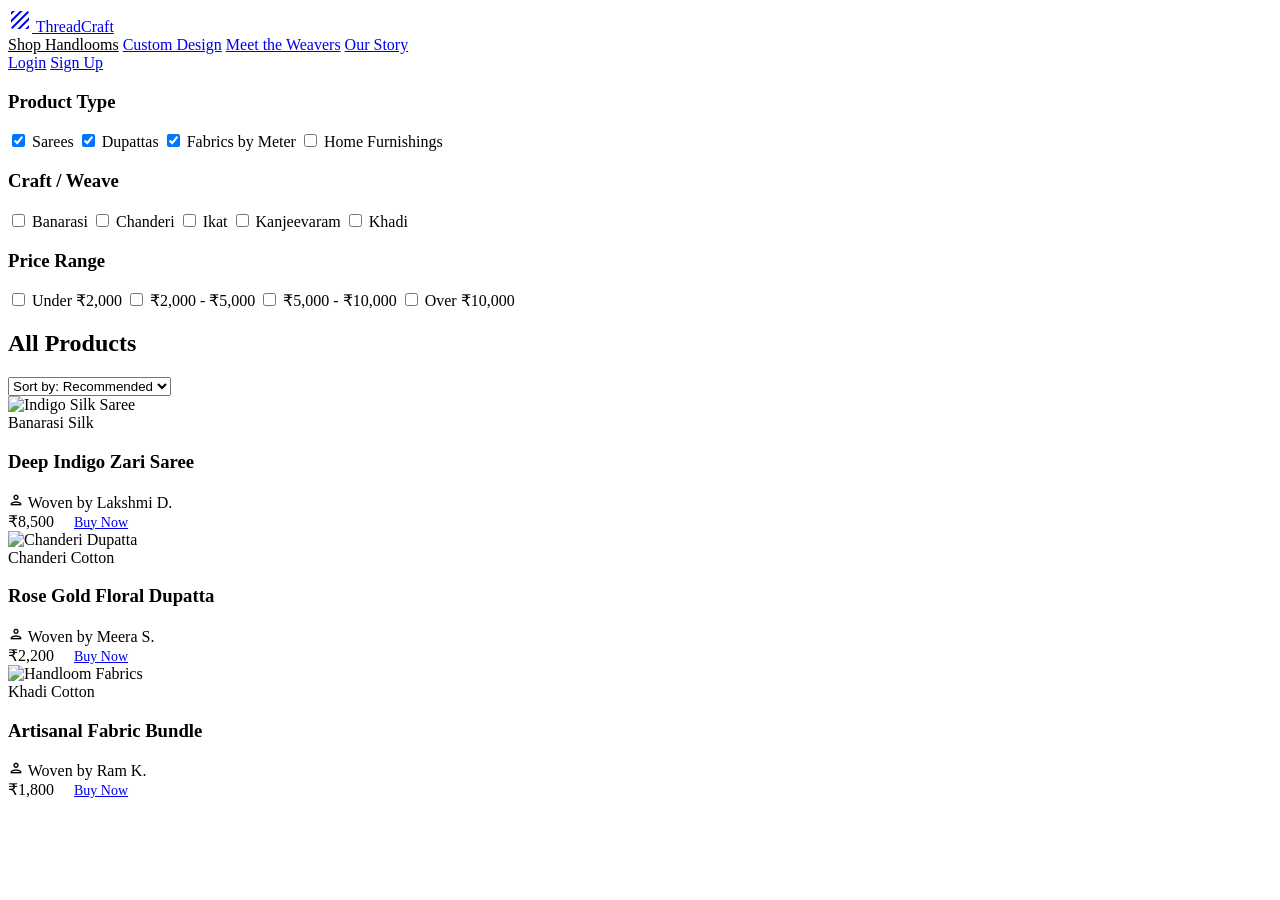
==== catalog.html @ c77b1a04 "Upload catalog.html via API" ====
<!DOCTYPE html>
<html lang="en">
<head>
    <meta charset="UTF-8">
    <meta name="viewport" content="width=device-width, initial-scale=1.0">
    <title>Shop Handlooms | ThreadCraft</title>
    <link rel="stylesheet" href="css/style.css">
    <link rel="stylesheet" href="css/catalog.css">
    <link href="https://fonts.googleapis.com/icon?family=Material+Icons+Outlined" rel="stylesheet">
</head>
<body>
    
    <header>
        <div class="container navbar">
            <a href="index.html" class="logo">
                <span class="material-icons-outlined">texture</span> ThreadCraft
            </a>
            <nav class="nav-links">
                <a href="catalog.html" style="color: var(--primary);">Shop Handlooms</a>
                <a href="#">Custom Design</a>
                <a href="weavers.html">Meet the Weavers</a>
                <a href="#">Our Story</a>
            </nav>
            <div class="nav-actions">
                <a href="login.html" class="btn btn-outline">Login</a>
                <a href="register.html" class="btn btn-primary">Sign Up</a>
            </div>
        </div>
    </header>

    <div class="container catalog-layout">
        
        <!-- Sidebar Filters -->
        <aside class="filters-sidebar">
            <div class="filter-group">
                <h3 class="filter-title">Product Type</h3>
                <div class="filter-options">
                    <label><input type="checkbox" checked> Sarees</label>
                    <label><input type="checkbox" checked> Dupattas</label>
                    <label><input type="checkbox" checked> Fabrics by Meter</label>
                    <label><input type="checkbox"> Home Furnishings</label>
                </div>
            </div>

            <div class="filter-group">
                <h3 class="filter-title">Craft / Weave</h3>
                <div class="filter-options">
                    <label><input type="checkbox"> Banarasi</label>
                    <label><input type="checkbox"> Chanderi</label>
                    <label><input type="checkbox"> Ikat</label>
                    <label><input type="checkbox"> Kanjeevaram</label>
                    <label><input type="checkbox"> Khadi</label>
                </div>
            </div>

            <div class="filter-group">
                <h3 class="filter-title">Price Range</h3>
                <div class="filter-options">
                    <label><input type="checkbox"> Under ₹2,000</label>
                    <label><input type="checkbox"> ₹2,000 - ₹5,000</label>
                    <label><input type="checkbox"> ₹5,000 - ₹10,000</label>
                    <label><input type="checkbox"> Over ₹10,000</label>
                </div>
            </div>
        </aside>

        <!-- Product Grid -->
        <main>
            <div class="catalog-header">
                <h2>All Products</h2>
                <div>
                    <select>
                        <option>Sort by: Recommended</option>
                        <option>Price: Low to High</option>
                        <option>Price: High to Low</option>
                        <option>Newest Arrivals</option>
                    </select>
                </div>
            </div>

            <div class="product-grid" style="grid-template-columns: repeat(2, 1fr);">
                <!-- Product 1 -->
                <div class="product-card">
                    <img src="images/product-saree.png" alt="Indigo Silk Saree" class="product-image">
                    <div class="product-info">
                        <div class="product-category">Banarasi Silk</div>
                        <h3 class="product-title">Deep Indigo Zari Saree</h3>
                        <div class="product-weaver">
                            <span class="material-icons-outlined" style="font-size: 16px;">person</span>
                            Woven by Lakshmi D.
                        </div>
                        <div class="product-price">
                            <span class="price">₹8,500</span>
                            <a href="checkout.html" class="btn btn-primary" style="padding: 8px 16px; font-size: 0.875rem;">Buy Now</a>
                        </div>
                    </div>
                </div>

                <!-- Product 2 -->
                <div class="product-card">
                    <img src="images/product-dupatta.png" alt="Chanderi Dupatta" class="product-image">
                    <div class="product-info">
                        <div class="product-category">Chanderi Cotton</div>
                        <h3 class="product-title">Rose Gold Floral Dupatta</h3>
                        <div class="product-weaver">
                            <span class="material-icons-outlined" style="font-size: 16px;">person</span>
                            Woven by Meera S.
                        </div>
                        <div class="product-price">
                            <span class="price">₹2,200</span>
                            <a href="#" class="btn btn-primary" style="padding: 8px 16px; font-size: 0.875rem;">Buy Now</a>
                        </div>
                    </div>
                </div>

                <!-- Product 3 -->
                <div class="product-card">
                    <img src="images/product-fabric.png" alt="Handloom Fabrics" class="product-image">
                    <div class="product-info">
                        <div class="product-category">Khadi Cotton</div>
                        <h3 class="product-title">Artisanal Fabric Bundle</h3>
                        <div class="product-weaver">
                            <span class="material-icons-outlined" style="font-size: 16px;">person</span>
                            Woven by Ram K.
                        </div>
                        <div class="product-price">
                            <span class="price">₹1,800</span>
                            <a href="#" class="btn btn-primary" style="padding: 8px 16px; font-size: 0.875rem;">Buy Now</a>
                        </div>
                    </div>
                </div>
            </div>
        </main>
    </div>

</body>
</html>
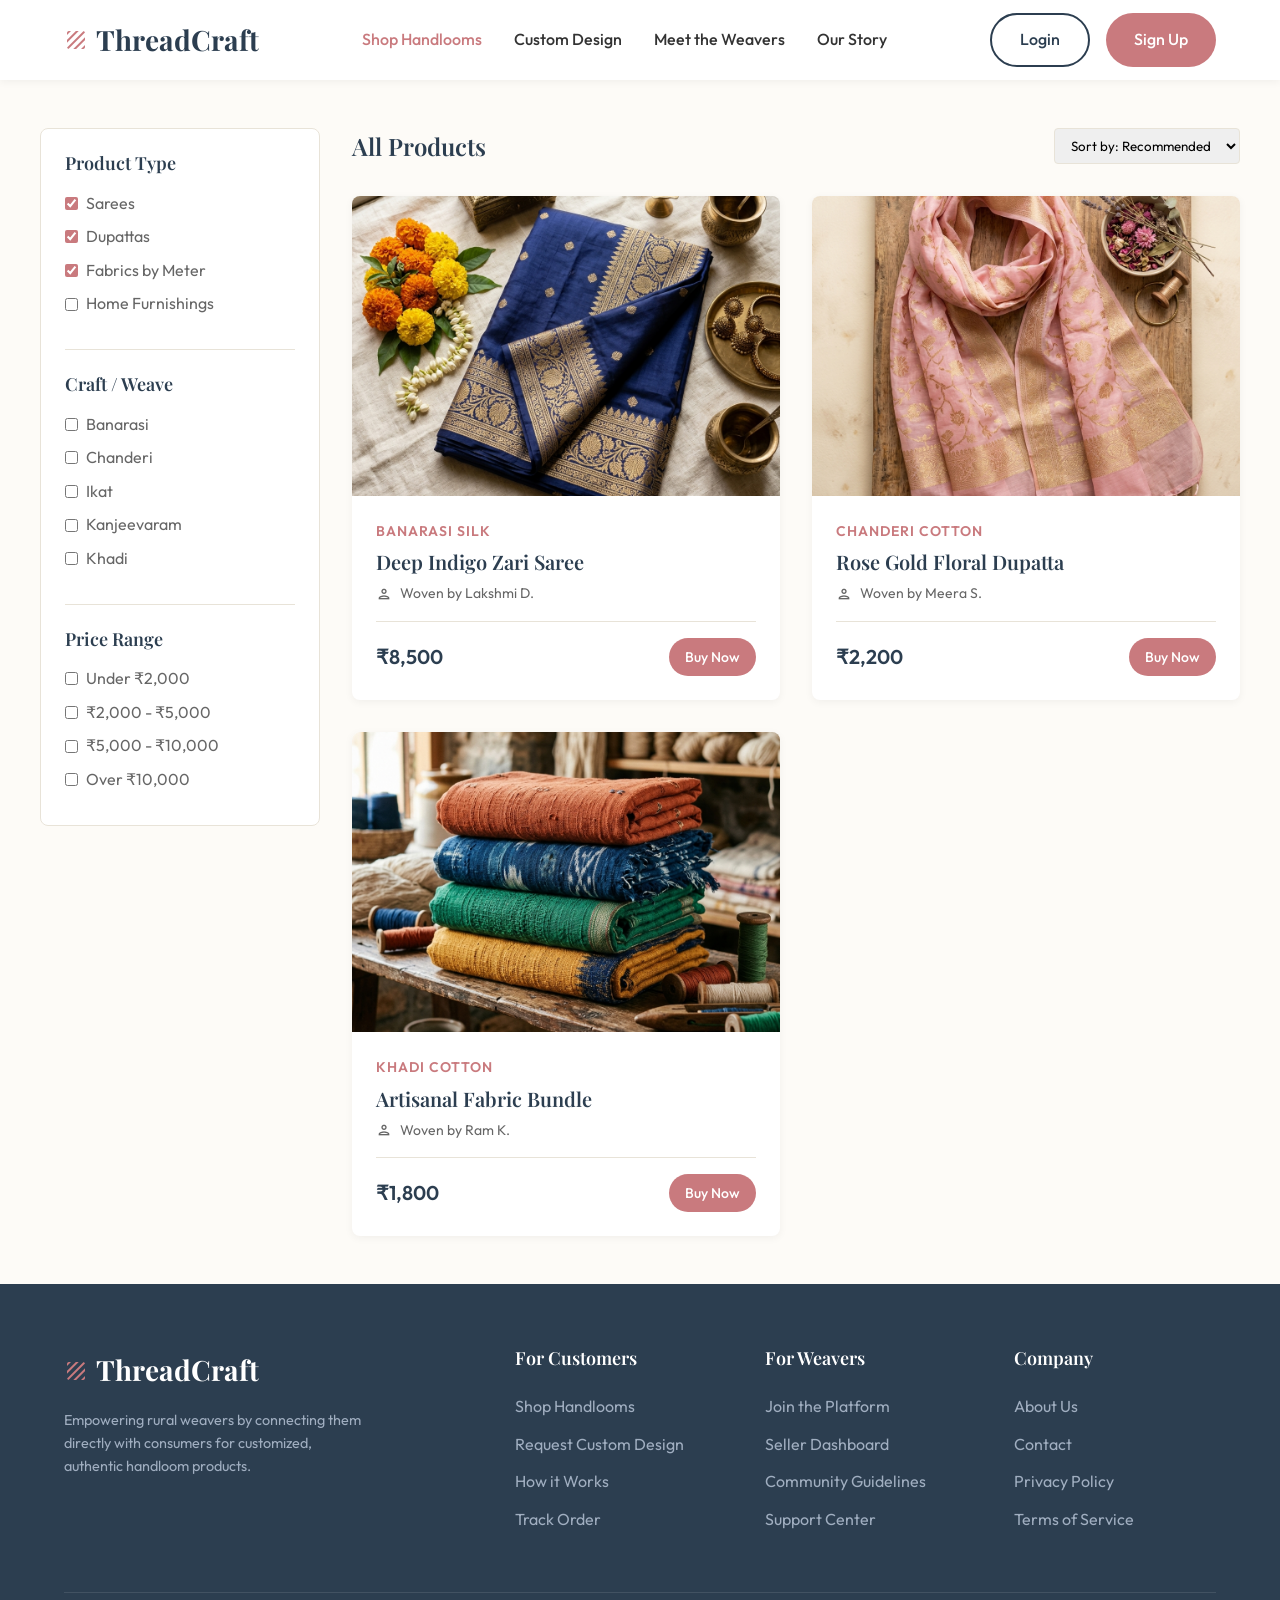
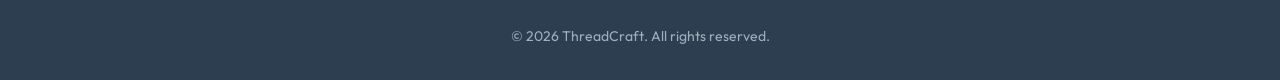
==== commit 7592c61e: "Update catalog.html" ====
--- a/catalog.html
+++ b/catalog.html
@@ -17,9 +17,9 @@
             </a>
             <nav class="nav-links">
                 <a href="catalog.html" style="color: var(--primary);">Shop Handlooms</a>
-                <a href="#">Custom Design</a>
+                <a href="custom-design.html">Custom Design</a>
                 <a href="weavers.html">Meet the Weavers</a>
-                <a href="#">Our Story</a>
+                <a href="our-story.html">Our Story</a>
             </nav>
             <div class="nav-actions">
                 <a href="login.html" class="btn btn-outline">Login</a>
@@ -108,7 +108,7 @@
                         </div>
                         <div class="product-price">
                             <span class="price">₹2,200</span>
-                            <a href="#" class="btn btn-primary" style="padding: 8px 16px; font-size: 0.875rem;">Buy Now</a>
+                            <a href="checkout.html" class="btn btn-primary" style="padding: 8px 16px; font-size: 0.875rem;">Buy Now</a>
                         </div>
                     </div>
                 </div>
@@ -125,7 +125,7 @@
                         </div>
                         <div class="product-price">
                             <span class="price">₹1,800</span>
-                            <a href="#" class="btn btn-primary" style="padding: 8px 16px; font-size: 0.875rem;">Buy Now</a>
+                            <a href="checkout.html" class="btn btn-primary" style="padding: 8px 16px; font-size: 0.875rem;">Buy Now</a>
                         </div>
                     </div>
                 </div>
@@ -133,5 +133,50 @@
         </main>
     </div>
 
+    <!-- Footer -->
+    <footer>
+        <div class="container">
+            <div class="footer-grid">
+                <div class="footer-brand">
+                    <a href="index.html" class="logo">
+                        <span class="material-icons-outlined">texture</span> ThreadCraft
+                    </a>
+                    <p>Empowering rural weavers by connecting them directly with consumers for customized, authentic handloom products.</p>
+                </div>
+                <div>
+                    <h4 class="footer-title">For Customers</h4>
+                    <ul class="footer-links">
+                        <li><a href="catalog.html">Shop Handlooms</a></li>
+                        <li><a href="custom-design.html">Request Custom Design</a></li>
+                        <li><a href="our-story.html">How it Works</a></li>
+                        <li><a href="order-tracking.html">Track Order</a></li>
+                    </ul>
+                </div>
+                <div>
+                    <h4 class="footer-title">For Weavers</h4>
+                    <ul class="footer-links">
+                        <li><a href="register.html">Join the Platform</a></li>
+                        <li><a href="dashboard-weaver.html">Seller Dashboard</a></li>
+                        <li><a href="our-story.html">Community Guidelines</a></li>
+                        <li><a href="our-story.html">Support Center</a></li>
+                    </ul>
+                </div>
+                <div>
+                    <h4 class="footer-title">Company</h4>
+                    <ul class="footer-links">
+                        <li><a href="our-story.html">About Us</a></li>
+                        <li><a href="our-story.html">Contact</a></li>
+                        <li><a href="our-story.html">Privacy Policy</a></li>
+                        <li><a href="our-story.html">Terms of Service</a></li>
+                    </ul>
+                </div>
+            </div>
+            <div class="footer-bottom">
+                <p>&copy; 2026 ThreadCraft. All rights reserved.</p>
+            </div>
+        </div>
+    </footer>
+    <script src="js/main.js"></script>
+
 </body>
 </html>
--- a/css/style.css
+++ b/css/style.css
@@ -0,0 +1,444 @@
+/* css/style.css */
+@import url('https://fonts.googleapis.com/css2?family=Outfit:wght@300;400;500;600;700&family=Playfair+Display:ital,wght@0,400;0,600;0,700;1,400&display=swap');
+
+:root {
+    --primary: #c97a7e; /* Terracotta / Warm rose */
+    --primary-dark: #b06266;
+    --secondary: #2c3e50; /* Deep Indigo */
+    --accent: #f4d03f; /* Saffron/Gold */
+    --bg-light: #fdfbf7; /* Cream/Linen */
+    --bg-white: #ffffff;
+    --text-main: #333333;
+    --text-muted: #666666;
+    --border: #e8e3d8;
+    
+    --font-heading: 'Playfair Display', serif;
+    --font-body: 'Outfit', sans-serif;
+    
+    --shadow-sm: 0 2px 8px rgba(0,0,0,0.05);
+    --shadow-md: 0 4px 12px rgba(0,0,0,0.08);
+    --shadow-lg: 0 8px 24px rgba(0,0,0,0.12);
+    
+    --radius: 8px;
+    --transition: all 0.3s ease;
+}
+
+* {
+    margin: 0;
+    padding: 0;
+    box-sizing: border-box;
+}
+
+body {
+    font-family: var(--font-body);
+    background-color: var(--bg-light);
+    color: var(--text-main);
+    line-height: 1.6;
+}
+
+h1, h2, h3, h4, h5, h6 {
+    font-family: var(--font-heading);
+    font-weight: 600;
+    color: var(--secondary);
+    line-height: 1.2;
+}
+
+a {
+    text-decoration: none;
+    color: inherit;
+}
+
+img {
+    max-width: 100%;
+    display: block;
+}
+
+.container {
+    max-width: 1200px;
+    margin: 0 auto;
+    padding: 0 24px;
+}
+
+/* Typography */
+.text-center { text-align: center; }
+.section-title { font-size: 2.5rem; margin-bottom: 1rem; }
+.section-subtitle { font-size: 1.125rem; color: var(--text-muted); margin-bottom: 3rem; }
+
+/* Buttons */
+.btn {
+    display: inline-flex;
+    align-items: center;
+    justify-content: center;
+    padding: 12px 28px;
+    border-radius: 30px;
+    font-weight: 500;
+    font-size: 1rem;
+    cursor: pointer;
+    transition: var(--transition);
+    border: none;
+    gap: 8px;
+}
+
+.btn-primary {
+    background-color: var(--primary);
+    color: white;
+}
+.btn-primary:hover {
+    background-color: var(--primary-dark);
+    transform: translateY(-2px);
+    box-shadow: var(--shadow-md);
+}
+
+.btn-secondary {
+    background-color: var(--secondary);
+    color: white;
+}
+.btn-secondary:hover {
+    background-color: #1a252f;
+    transform: translateY(-2px);
+    box-shadow: var(--shadow-md);
+}
+
+.btn-outline {
+    background-color: transparent;
+    color: var(--secondary);
+    border: 2px solid var(--secondary);
+}
+.btn-outline:hover {
+    background-color: var(--secondary);
+    color: white;
+}
+
+/* Header & Nav */
+header {
+    background-color: var(--bg-white);
+    box-shadow: var(--shadow-sm);
+    position: sticky;
+    top: 0;
+    z-index: 100;
+}
+
+.navbar {
+    display: flex;
+    justify-content: space-between;
+    align-items: center;
+    height: 80px;
+}
+
+.logo {
+    font-family: var(--font-heading);
+    font-size: 1.75rem;
+    font-weight: 700;
+    color: var(--secondary);
+    display: flex;
+    align-items: center;
+    gap: 8px;
+}
+
+.logo span {
+    color: var(--primary);
+}
+
+.nav-links {
+    display: flex;
+    gap: 32px;
+    align-items: center;
+}
+
+.nav-links a {
+    font-weight: 500;
+    color: var(--text-main);
+    transition: var(--transition);
+}
+
+.nav-links a:hover {
+    color: var(--primary);
+}
+
+.nav-actions {
+    display: flex;
+    gap: 16px;
+}
+
+/* Hero Section */
+.hero {
+    position: relative;
+    height: 90vh;
+    min-height: 600px;
+    display: flex;
+    align-items: center;
+    overflow: hidden;
+}
+
+.hero-bg {
+    position: absolute;
+    top: 0;
+    left: 0;
+    width: 100%;
+    height: 100%;
+    object-fit: cover;
+    z-index: 1;
+}
+
+.hero-overlay {
+    position: absolute;
+    top: 0;
+    left: 0;
+    width: 100%;
+    height: 100%;
+    background: linear-gradient(to right, rgba(0,0,0,0.8) 0%, rgba(0,0,0,0.4) 50%, rgba(0,0,0,0.1) 100%);
+    z-index: 2;
+}
+
+.hero-content {
+    position: relative;
+    z-index: 3;
+    max-width: 600px;
+    color: white;
+}
+
+.hero-title {
+    font-size: 4rem;
+    color: white;
+    margin-bottom: 1.5rem;
+}
+
+.hero-subtitle {
+    font-size: 1.25rem;
+    margin-bottom: 2.5rem;
+    opacity: 0.9;
+}
+
+.hero-buttons {
+    display: flex;
+    gap: 16px;
+}
+
+/* How It Works */
+.how-it-works {
+    padding: 5rem 0;
+    background-color: var(--bg-white);
+}
+
+.steps-grid {
+    display: grid;
+    grid-template-columns: repeat(3, 1fr);
+    gap: 32px;
+    margin-top: 3rem;
+}
+
+.step-card {
+    text-align: center;
+    padding: 32px;
+    background-color: var(--bg-light);
+    border-radius: var(--radius);
+    border: 1px solid var(--border);
+    transition: var(--transition);
+}
+
+.step-card:hover {
+    transform: translateY(-5px);
+    box-shadow: var(--shadow-md);
+}
+
+.step-icon {
+    width: 64px;
+    height: 64px;
+    background-color: var(--primary);
+    color: white;
+    border-radius: 50%;
+    display: flex;
+    align-items: center;
+    justify-content: center;
+    font-size: 1.5rem;
+    margin: 0 auto 1.5rem;
+}
+
+.step-card h3 {
+    margin-bottom: 1rem;
+    font-size: 1.25rem;
+}
+
+/* Featured Products */
+.featured-products {
+    padding: 5rem 0;
+}
+
+.product-grid {
+    display: grid;
+    grid-template-columns: repeat(3, 1fr);
+    gap: 32px;
+}
+
+.product-card {
+    background: var(--bg-white);
+    border-radius: var(--radius);
+    overflow: hidden;
+    box-shadow: var(--shadow-sm);
+    transition: var(--transition);
+}
+
+.product-card:hover {
+    transform: translateY(-5px);
+    box-shadow: var(--shadow-lg);
+}
+
+.product-image {
+    width: 100%;
+    height: 300px;
+    object-fit: cover;
+}
+
+.product-info {
+    padding: 24px;
+}
+
+.product-category {
+    font-size: 0.875rem;
+    color: var(--primary);
+    font-weight: 600;
+    text-transform: uppercase;
+    letter-spacing: 1px;
+    margin-bottom: 8px;
+}
+
+.product-title {
+    font-size: 1.25rem;
+    margin-bottom: 8px;
+}
+
+.product-weaver {
+    font-size: 0.875rem;
+    color: var(--text-muted);
+    margin-bottom: 16px;
+    display: flex;
+    align-items: center;
+    gap: 8px;
+}
+
+.product-price {
+    display: flex;
+    justify-content: space-between;
+    align-items: center;
+    border-top: 1px solid var(--border);
+    padding-top: 16px;
+}
+
+.price {
+    font-size: 1.25rem;
+    font-weight: 600;
+    color: var(--secondary);
+}
+
+/* Weavers Section */
+.featured-weavers {
+    padding: 5rem 0;
+    background-color: var(--bg-white);
+}
+
+.weaver-grid {
+    display: grid;
+    grid-template-columns: repeat(2, 1fr);
+    gap: 32px;
+}
+
+.weaver-card {
+    display: flex;
+    background: var(--bg-light);
+    border-radius: var(--radius);
+    overflow: hidden;
+    border: 1px solid var(--border);
+}
+
+.weaver-image {
+    width: 40%;
+    object-fit: cover;
+}
+
+.weaver-info {
+    width: 60%;
+    padding: 32px;
+    display: flex;
+    flex-direction: column;
+    justify-content: center;
+}
+
+.weaver-name {
+    font-size: 1.5rem;
+    margin-bottom: 4px;
+}
+
+.weaver-location {
+    color: var(--text-muted);
+    margin-bottom: 16px;
+    font-size: 0.875rem;
+    display: flex;
+    align-items: center;
+    gap: 4px;
+}
+
+.weaver-story {
+    margin-bottom: 24px;
+    font-size: 0.95rem;
+}
+
+/* Footer */
+footer {
+    background-color: var(--secondary);
+    color: white;
+    padding: 4rem 0 2rem;
+}
+
+.footer-grid {
+    display: grid;
+    grid-template-columns: 2fr 1fr 1fr 1fr;
+    gap: 48px;
+    margin-bottom: 3rem;
+}
+
+.footer-brand .logo {
+    color: white;
+    margin-bottom: 1rem;
+}
+
+.footer-brand p {
+    color: #a0aec0;
+    font-size: 0.9rem;
+    max-width: 300px;
+}
+
+.footer-title {
+    color: white;
+    font-size: 1.125rem;
+    margin-bottom: 1.5rem;
+}
+
+.footer-links {
+    list-style: none;
+}
+
+.footer-links li {
+    margin-bottom: 12px;
+}
+
+.footer-links a {
+    color: #a0aec0;
+    transition: var(--transition);
+}
+
+.footer-links a:hover {
+    color: var(--accent);
+}
+
+.footer-bottom {
+    text-align: center;
+    padding-top: 2rem;
+    border-top: 1px solid rgba(255,255,255,0.1);
+    color: #a0aec0;
+    font-size: 0.875rem;
+}
+
+/* Utilities */
+.material-icons-outlined {
+    vertical-align: middle;
+}
--- a/css/catalog.css
+++ b/css/catalog.css
@@ -0,0 +1,119 @@
+/* css/catalog.css */
+
+.catalog-layout {
+    display: grid;
+    grid-template-columns: 280px 1fr;
+    gap: 2rem;
+    padding: 3rem 0;
+}
+
+.filters-sidebar {
+    background: var(--bg-white);
+    padding: 24px;
+    border-radius: var(--radius);
+    border: 1px solid var(--border);
+    position: sticky;
+    top: 100px;
+    height: max-content;
+}
+
+.filter-group {
+    margin-bottom: 1.5rem;
+    border-bottom: 1px solid var(--border);
+    padding-bottom: 1.5rem;
+}
+
+.filter-group:last-child {
+    border-bottom: none;
+    margin-bottom: 0;
+    padding-bottom: 0;
+}
+
+.filter-title {
+    font-family: var(--font-heading);
+    font-size: 1.125rem;
+    color: var(--secondary);
+    margin-bottom: 1rem;
+}
+
+.filter-options label {
+    display: flex;
+    align-items: center;
+    gap: 8px;
+    margin-bottom: 8px;
+    color: var(--text-muted);
+    cursor: pointer;
+}
+
+.filter-options input[type="checkbox"] {
+    accent-color: var(--primary);
+}
+
+.catalog-header {
+    display: flex;
+    justify-content: space-between;
+    align-items: center;
+    margin-bottom: 2rem;
+}
+
+.catalog-header select {
+    padding: 8px 12px;
+    border: 1px solid var(--border);
+    border-radius: 4px;
+    font-family: var(--font-body);
+}
+
+/* Weaver Profile specific */
+.profile-header {
+    background: var(--bg-white);
+    padding: 3rem;
+    border-radius: var(--radius);
+    margin-top: 3rem;
+    margin-bottom: 3rem;
+    display: flex;
+    gap: 3rem;
+    align-items: center;
+    box-shadow: var(--shadow-sm);
+}
+
+.profile-img {
+    width: 250px;
+    height: 250px;
+    border-radius: 50%;
+    object-fit: cover;
+    border: 4px solid var(--bg-light);
+    box-shadow: var(--shadow-md);
+}
+
+.profile-info h1 {
+    font-size: 2.5rem;
+    margin-bottom: 0.5rem;
+}
+
+.profile-meta {
+    display: flex;
+    gap: 1.5rem;
+    margin-bottom: 1.5rem;
+    color: var(--text-muted);
+}
+
+.profile-meta span {
+    display: flex;
+    align-items: center;
+    gap: 4px;
+}
+
+.rating {
+    color: var(--accent);
+}
+
+.profile-bio {
+    font-size: 1.1rem;
+    line-height: 1.8;
+    margin-bottom: 2rem;
+}
+
+.profile-actions {
+    display: flex;
+    gap: 1rem;
+}
